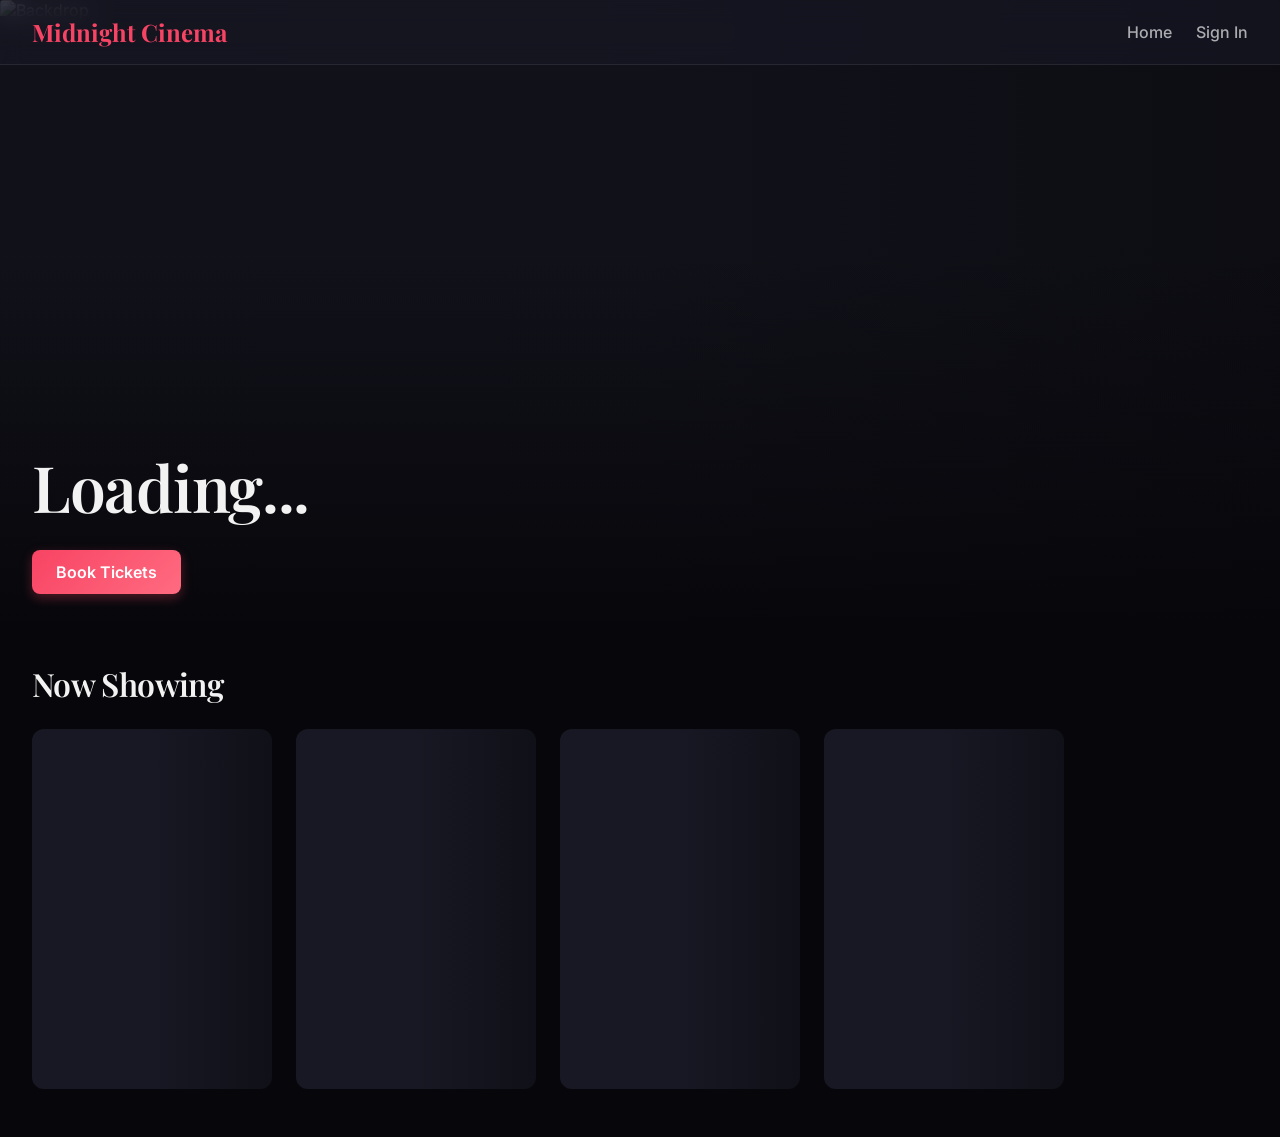
==== frontend/index.html @ c535aec4 "feat: implement exquisite cinematic frontend Adds frontend folder with HTML/CSS/JS, updates CORS to " ====
<!DOCTYPE html>
<html lang="en">
<head>
    <meta charset="UTF-8">
    <meta name="viewport" content="width=device-width, initial-scale=1.0">
    <title>Midnight Cinema | Exquisite Movie Experience</title>
    <link rel="stylesheet" href="css/base.css">
    <style>
        .hero { position: relative; height: 70vh; display: flex; align-items: flex-end; padding: var(--space-6) var(--space-4); overflow: hidden; }
        .hero-bg { position: absolute; top: 0; left: 0; width: 100%; height: 100%; object-fit: cover; z-index: -2; opacity: 0.6; animation: kenburns 20s infinite alternate linear; }
        @keyframes kenburns { 0% { transform: scale(1); } 100% { transform: scale(1.1); } }
        .hero-scrim { position: absolute; top: 0; left: 0; width: 100%; height: 100%; background: linear-gradient(to top, var(--bg-darkest) 0%, transparent 60%); z-index: -1; }
        .hero-content { max-width: 800px; }
        .hero-title { font-size: 4rem; margin-bottom: var(--space-2); line-height: 1.1; }
        .hero-meta { color: var(--text-secondary); margin-bottom: var(--space-3); font-size: 1.1rem; display: flex; gap: var(--space-2); }
        .movie-rail { padding: var(--space-4); }
        .movie-rail-title { margin-bottom: var(--space-3); font-size: 2rem; }
        .movie-grid { display: flex; gap: var(--space-3); overflow-x: auto; scroll-snap-type: x mandatory; padding-bottom: var(--space-2); scrollbar-width: none; }
        .movie-grid::-webkit-scrollbar { display: none; }
        .movie-card { min-width: 240px; scroll-snap-align: start; position: relative; border-radius: 12px; overflow: hidden; transition: transform var(--time-normal); cursor: pointer; }
        .movie-card:hover { transform: translateY(-8px); }
        .movie-poster { width: 100%; aspect-ratio: 2/3; object-fit: cover; border-radius: 12px; }
        .movie-info { position: absolute; bottom: 0; left: 0; width: 100%; padding: var(--space-2); background: linear-gradient(to top, rgba(0,0,0,0.9), transparent); opacity: 0; transition: opacity var(--time-fast); }
        .movie-card:hover .movie-info { opacity: 1; }
    </style>
</head>
<body>
    <nav>
        <div class="nav-brand">Midnight Cinema</div>
        <div class="nav-links">
            <a href="index.html">Home</a>
            <a href="bookings.html" id="my-bookings-link" style="display:none;">My Bookings</a>
            <a href="auth.html" id="auth-link">Sign In</a>
            <button id="logout-btn" style="display:none;" onclick="AuthService.logout()">Logout</button>
        </div>
    </nav>
    <main>
        <section class="hero" id="hero">
            <img class="hero-bg skeleton" id="hero-bg" src="" alt="Backdrop">
            <div class="hero-scrim"></div>
            <div class="hero-content">
                <h1 class="hero-title" id="hero-title">Loading...</h1>
                <div class="hero-meta" id="hero-meta"></div>
                <a href="#" class="btn-primary" id="hero-cta">Book Tickets</a>
            </div>
        </section>
        
        <section class="movie-rail">
            <h2 class="movie-rail-title">Now Showing</h2>
            <div class="movie-grid" id="movie-grid">
                <!-- Skeletons -->
                <div class="movie-card skeleton" style="height: 360px;"></div>
                <div class="movie-card skeleton" style="height: 360px;"></div>
                <div class="movie-card skeleton" style="height: 360px;"></div>
                <div class="movie-card skeleton" style="height: 360px;"></div>
            </div>
        </section>
    </main>

    <script type="module" src="js/ui.js"></script>
    <script type="module">
        import { fetchApi } from './js/api.js';
        import { AuthService } from './js/auth.js';

        async function init() {
            const user = AuthService.getCurrentUser();
            if(user) {
                document.getElementById('auth-link').style.display = 'none';
                document.getElementById('logout-btn').style.display = 'block';
                document.getElementById('my-bookings-link').style.display = 'block';
            }

            try {
                const movies = await fetchApi('/movies');
                const grid = document.getElementById('movie-grid');
                grid.innerHTML = '';
                
                movies.forEach((m, idx) => {
                    if (idx === 0) {
                        document.getElementById('hero-bg').src = m.posterUrl || 'https://via.placeholder.com/1200x800/181824/ffffff?text=Midnight+Cinema';
                        document.getElementById('hero-bg').classList.remove('skeleton');
                        document.getElementById('hero-title').textContent = m.title;
                        document.getElementById('hero-meta').innerHTML = `<span>${m.durationMinutes} min</span> &bull; <span>${m.genre}</span> &bull; <span>⭐ ${m.rating}/10</span>`;
                        document.getElementById('hero-cta').href = `shows.html?movieId=${m.id}`;
                    }

                    const card = document.createElement('div');
                    card.className = 'movie-card';
                    card.onclick = () => window.location.href = `shows.html?movieId=${m.id}`;
                    card.innerHTML = `
                        <img class="movie-poster" src="${m.posterUrl || 'https://via.placeholder.com/400x600'}" alt="${m.title}">
                        <div class="movie-info">
                            <h3>${m.title}</h3>
                            <p>${m.genre}</p>
                        </div>
                    `;
                    grid.appendChild(card);
                });
            } catch (err) {
                console.error(err);
            }
        }
        init();
    </script>
</body>
</html>
---- frontend/css/base.css ----
@import url('https://fonts.googleapis.com/css2?family=Inter:wght@400;500;600;700&family=Playfair+Display:ital,wght@0,600;0,700;1,600&display=swap');
@import 'tokens.css';

* { box-sizing: border-box; margin: 0; padding: 0; }
body {
  background-color: var(--bg-darkest);
  color: var(--text-primary);
  font-family: var(--font-ui);
  -webkit-font-smoothing: antialiased;
  min-height: 100vh;
  overflow-x: hidden;
}

h1, h2, h3 { font-family: var(--font-display); font-weight: 600; letter-spacing: -0.02em; }
a { color: inherit; text-decoration: none; }
button { font-family: inherit; cursor: pointer; border: none; background: none; }

/* Navbar */
nav {
  position: fixed; top: 0; width: 100%; z-index: 100;
  background: var(--bg-glass); backdrop-filter: blur(12px); -webkit-backdrop-filter: blur(12px);
  border-bottom: 1px solid var(--border-glass);
  padding: var(--space-2) var(--space-4);
  display: flex; justify-content: space-between; align-items: center;
  transition: padding var(--time-normal) var(--ease-smooth);
}
nav.scrolled { padding: var(--space-1) var(--space-4); }

.nav-brand {
  font-family: var(--font-display); font-size: 1.5rem; color: var(--accent-red); font-weight: 700;
}
.nav-links { display: flex; gap: var(--space-3); align-items: center; }
.nav-links a { color: var(--text-secondary); font-weight: 500; transition: color var(--time-fast); }
.nav-links a:hover { color: var(--text-primary); }

.btn-primary {
  background: linear-gradient(135deg, var(--accent-red), var(--accent-coral));
  color: white; padding: 0.75rem 1.5rem; border-radius: 8px; font-weight: 600;
  box-shadow: 0 4px 12px rgba(248, 68, 100, 0.3);
  transition: transform var(--time-fast), box-shadow var(--time-fast);
}
.btn-primary:hover { transform: translateY(-2px); box-shadow: 0 6px 16px rgba(248, 68, 100, 0.4); }
.btn-primary:active { transform: translateY(0); }

/* Shimmer */
.skeleton {
  background: linear-gradient(90deg, var(--bg-panel) 25%, var(--bg-dark) 50%, var(--bg-panel) 75%);
  background-size: 200% 100%;
  animation: shimmer 1.5s infinite;
  border-radius: 4px;
}
@keyframes shimmer { 0% { background-position: 200% 0; } 100% { background-position: -200% 0; } }
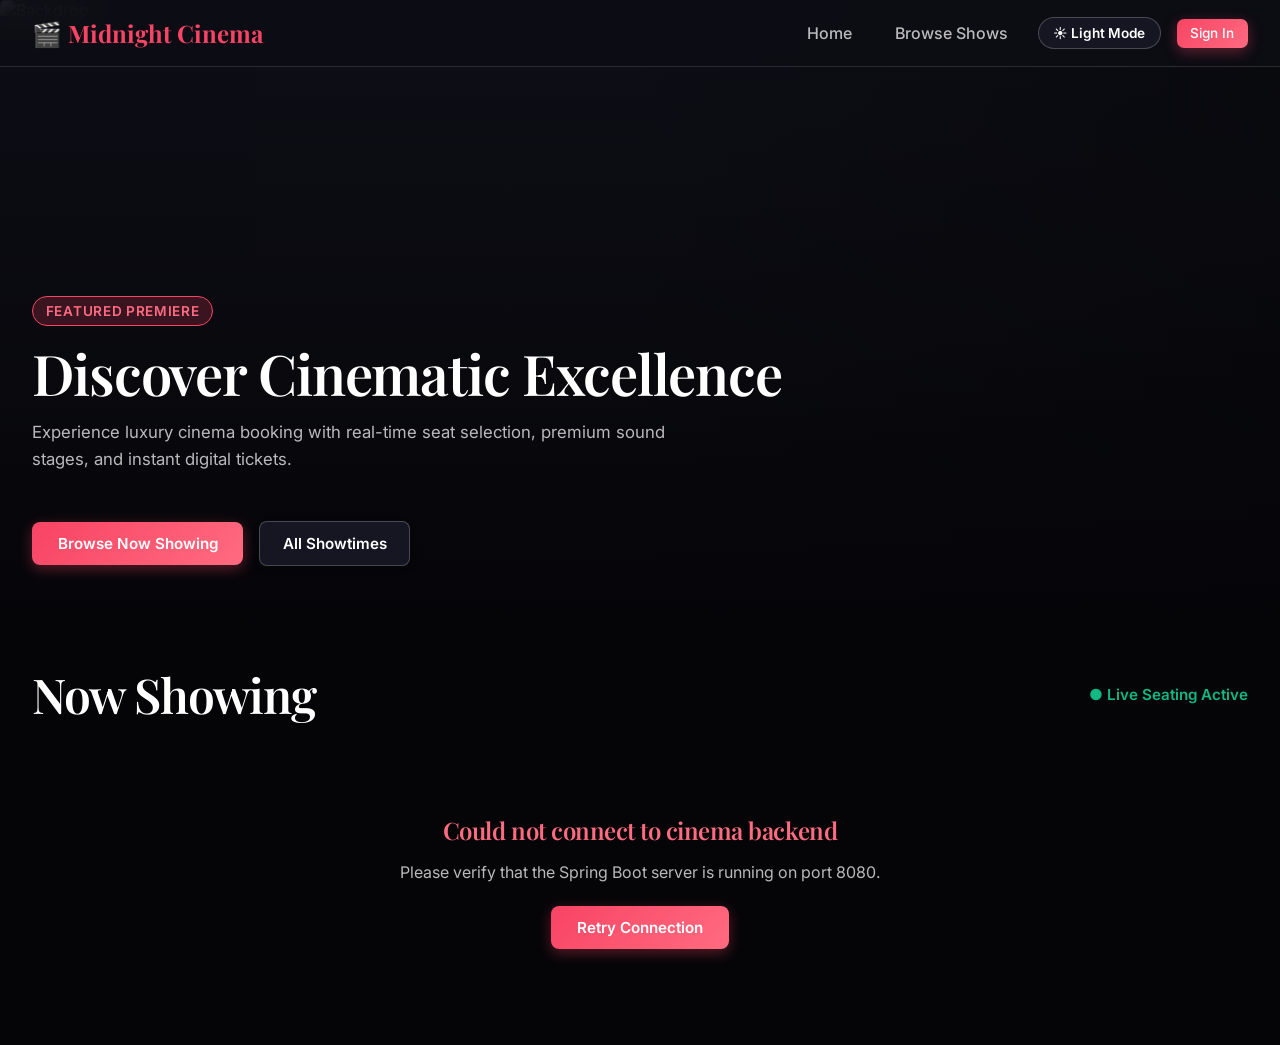
==== commit 062ecc4d: "feat: complete cinema booking system with dark/light mode, green seat highlight, cancellation remova" ====
--- a/frontend/index.html
+++ b/frontend/index.html
@@ -6,32 +6,57 @@
     <title>Midnight Cinema | Exquisite Movie Experience</title>
     <link rel="stylesheet" href="css/base.css">
     <style>
-        .hero { position: relative; height: 70vh; display: flex; align-items: flex-end; padding: var(--space-6) var(--space-4); overflow: hidden; }
-        .hero-bg { position: absolute; top: 0; left: 0; width: 100%; height: 100%; object-fit: cover; z-index: -2; opacity: 0.6; animation: kenburns 20s infinite alternate linear; }
+        .hero { position: relative; min-height: 70vh; display: flex; align-items: flex-end; padding: var(--space-6) var(--space-4); overflow: hidden; }
+        .hero-bg { position: absolute; top: 0; left: 0; width: 100%; height: 100%; object-fit: cover; z-index: -2; opacity: 0.55; animation: kenburns 25s infinite alternate linear; }
         @keyframes kenburns { 0% { transform: scale(1); } 100% { transform: scale(1.1); } }
-        .hero-scrim { position: absolute; top: 0; left: 0; width: 100%; height: 100%; background: linear-gradient(to top, var(--bg-darkest) 0%, transparent 60%); z-index: -1; }
-        .hero-content { max-width: 800px; }
-        .hero-title { font-size: 4rem; margin-bottom: var(--space-2); line-height: 1.1; }
-        .hero-meta { color: var(--text-secondary); margin-bottom: var(--space-3); font-size: 1.1rem; display: flex; gap: var(--space-2); }
-        .movie-rail { padding: var(--space-4); }
-        .movie-rail-title { margin-bottom: var(--space-3); font-size: 2rem; }
-        .movie-grid { display: flex; gap: var(--space-3); overflow-x: auto; scroll-snap-type: x mandatory; padding-bottom: var(--space-2); scrollbar-width: none; }
-        .movie-grid::-webkit-scrollbar { display: none; }
-        .movie-card { min-width: 240px; scroll-snap-align: start; position: relative; border-radius: 12px; overflow: hidden; transition: transform var(--time-normal); cursor: pointer; }
-        .movie-card:hover { transform: translateY(-8px); }
-        .movie-poster { width: 100%; aspect-ratio: 2/3; object-fit: cover; border-radius: 12px; }
-        .movie-info { position: absolute; bottom: 0; left: 0; width: 100%; padding: var(--space-2); background: linear-gradient(to top, rgba(0,0,0,0.9), transparent); opacity: 0; transition: opacity var(--time-fast); }
-        .movie-card:hover .movie-info { opacity: 1; }
+        .hero-scrim { position: absolute; top: 0; left: 0; width: 100%; height: 100%; background: linear-gradient(to top, var(--bg-darkest) 0%, rgba(7,7,11,0.5) 60%, transparent 100%); z-index: -1; }
+        .hero-content { max-width: 800px; padding-bottom: 1rem; }
+        .hero-badge { display: inline-block; padding: 0.35rem 0.8rem; background: rgba(248, 68, 100, 0.2); border: 1px solid var(--accent-red); color: var(--accent-coral); border-radius: 20px; font-size: 0.85rem; font-weight: 600; text-transform: uppercase; letter-spacing: 0.05em; margin-bottom: var(--space-2); }
+        .hero-title { font-size: 3.5rem; margin-bottom: var(--space-2); line-height: 1.1; }
+        .hero-desc { color: var(--text-secondary); font-size: 1.05rem; margin-bottom: var(--space-3); max-width: 650px; line-height: 1.6; }
+        .hero-meta { color: var(--text-secondary); margin-bottom: var(--space-3); font-size: 1.05rem; display: flex; gap: var(--space-2); align-items: center; flex-wrap: wrap; }
+        .hero-actions { display: flex; gap: 1rem; align-items: center; }
+        
+        .movie-rail { padding: var(--space-4); max-width: 1400px; margin: 0 auto; }
+        .movie-rail-title { margin-bottom: var(--space-3); font-size: 2rem; display: flex; justify-content: space-between; align-items: center; }
+        .movie-grid { display: grid; grid-template-columns: repeat(auto-fill, minmax(230px, 1fr)); gap: 1.75rem; }
+        .movie-card { 
+            position: relative; 
+            border-radius: 14px; 
+            overflow: hidden; 
+            transition: all var(--time-normal); 
+            cursor: pointer; 
+            background: var(--bg-panel); 
+            border: 1px solid var(--border-glass-strong); 
+            display: flex;
+            flex-direction: column;
+            text-decoration: none;
+            color: inherit;
+        }
+        .movie-card:hover { 
+            transform: translateY(-8px); 
+            box-shadow: 0 18px 36px rgba(0, 0, 0, 0.4); 
+            border-color: var(--accent-coral); 
+        }
+        .movie-poster-wrap { width: 100%; aspect-ratio: 2/3; overflow: hidden; background: var(--bg-darkest); position: relative; }
+        .movie-poster { width: 100%; height: 100%; object-fit: cover; transition: transform 0.4s ease; }
+        .movie-card:hover .movie-poster { transform: scale(1.06); }
+        .movie-card-body { padding: 1.1rem; display: flex; flex-direction: column; flex: 1; }
+        .movie-card-title { font-size: 1.2rem; margin-bottom: 0.4rem; white-space: nowrap; overflow: hidden; text-overflow: ellipsis; color: var(--text-primary); }
+        .movie-card-meta { display: flex; justify-content: space-between; align-items: center; color: var(--text-secondary); font-size: 0.85rem; margin-top: auto; }
+        .rating-badge { color: var(--accent-gold); font-weight: 700; display: flex; align-items: center; gap: 0.25rem; }
+        
+        .empty-state { text-align: center; padding: 4rem 2rem; color: var(--text-secondary); }
+        .empty-state h3 { font-size: 1.5rem; margin-bottom: 1rem; color: var(--text-primary); }
     </style>
 </head>
 <body>
     <nav>
-        <div class="nav-brand">Midnight Cinema</div>
+        <a href="index.html" class="nav-brand">🎬 Midnight Cinema</a>
         <div class="nav-links">
             <a href="index.html">Home</a>
-            <a href="bookings.html" id="my-bookings-link" style="display:none;">My Bookings</a>
-            <a href="auth.html" id="auth-link">Sign In</a>
-            <button id="logout-btn" style="display:none;" onclick="AuthService.logout()">Logout</button>
+            <a href="shows.html">Browse Shows</a>
+            <a href="auth.html" id="auth-link" class="btn-primary btn-sm">Sign In</a>
         </div>
     </nav>
     <main>
@@ -39,20 +64,27 @@
             <img class="hero-bg skeleton" id="hero-bg" src="" alt="Backdrop">
             <div class="hero-scrim"></div>
             <div class="hero-content">
-                <h1 class="hero-title" id="hero-title">Loading...</h1>
+                <span class="hero-badge" id="hero-badge">FEATURED PREMIERE</span>
+                <h1 class="hero-title" id="hero-title">Discover Cinematic Excellence</h1>
+                <p class="hero-desc" id="hero-desc">Experience luxury cinema booking with real-time seat selection, premium sound stages, and instant digital tickets.</p>
                 <div class="hero-meta" id="hero-meta"></div>
-                <a href="#" class="btn-primary" id="hero-cta">Book Tickets</a>
+                <div class="hero-actions">
+                    <a href="#movies" class="btn-primary" id="hero-cta">Browse Now Showing</a>
+                    <a href="shows.html" class="btn-secondary">All Showtimes</a>
+                </div>
             </div>
         </section>
         
-        <section class="movie-rail">
-            <h2 class="movie-rail-title">Now Showing</h2>
+        <section class="movie-rail" id="movies">
+            <div class="movie-rail-title">
+                <h2>Now Showing</h2>
+                <span style="font-size: 0.95rem; color: var(--accent-success); font-weight: 600;">● Live Seating Active</span>
+            </div>
             <div class="movie-grid" id="movie-grid">
                 <!-- Skeletons -->
-                <div class="movie-card skeleton" style="height: 360px;"></div>
-                <div class="movie-card skeleton" style="height: 360px;"></div>
-                <div class="movie-card skeleton" style="height: 360px;"></div>
-                <div class="movie-card skeleton" style="height: 360px;"></div>
+                <div class="movie-card skeleton" style="height: 380px;"></div>
+                <div class="movie-card skeleton" style="height: 380px;"></div>
+                <div class="movie-card skeleton" style="height: 380px;"></div>
             </div>
         </section>
     </main>
@@ -60,46 +92,86 @@
     <script type="module" src="js/ui.js"></script>
     <script type="module">
         import { fetchApi } from './js/api.js';
-        import { AuthService } from './js/auth.js';
+        import { initNav, showToast } from './js/ui.js';
 
         async function init() {
-            const user = AuthService.getCurrentUser();
-            if(user) {
-                document.getElementById('auth-link').style.display = 'none';
-                document.getElementById('logout-btn').style.display = 'block';
-                document.getElementById('my-bookings-link').style.display = 'block';
-            }
+            initNav();
 
             try {
                 const movies = await fetchApi('/movies');
                 const grid = document.getElementById('movie-grid');
                 grid.innerHTML = '';
+
+                if (!movies || movies.length === 0) {
+                    grid.innerHTML = `
+                        <div class="empty-state" style="grid-column: 1 / -1;">
+                            <h3>No Movies Currently Available</h3>
+                            <p>Movies will appear once scheduled in the database.</p>
+                        </div>
+                    `;
+                    return;
+                }
                 
-                movies.forEach((m, idx) => {
-                    if (idx === 0) {
-                        document.getElementById('hero-bg').src = m.posterUrl || 'https://via.placeholder.com/1200x800/181824/ffffff?text=Midnight+Cinema';
-                        document.getElementById('hero-bg').classList.remove('skeleton');
-                        document.getElementById('hero-title').textContent = m.title;
-                        document.getElementById('hero-meta').innerHTML = `<span>${m.durationMinutes} min</span> &bull; <span>${m.genre}</span> &bull; <span>⭐ ${m.rating}/10</span>`;
-                        document.getElementById('hero-cta').href = `shows.html?movieId=${m.id}`;
-                    }
+                // Set featured hero movie
+                const featured = movies[0];
+                const heroBg = document.getElementById('hero-bg');
+                heroBg.src = featured.posterUrl || 'https://images.unsplash.com/photo-1489599849927-2ee91cede3ba?w=1200';
+                heroBg.classList.remove('skeleton');
+                heroBg.onerror = () => {
+                    heroBg.src = 'https://images.unsplash.com/photo-1489599849927-2ee91cede3ba?w=1200';
+                };
+                
+                document.getElementById('hero-title').textContent = featured.title;
+                if (featured.description) {
+                    document.getElementById('hero-desc').textContent = featured.description;
+                }
+                document.getElementById('hero-meta').innerHTML = `
+                    <span>⏱ ${featured.durationMinutes || 120} min</span> &bull; 
+                    <span>🎬 ${featured.genre || 'Action'}</span> &bull; 
+                    <span>🗣️ ${featured.language || 'English'}</span> &bull; 
+                    <span class="rating-badge">★ ${featured.rating || '8.5'}/10</span>
+                `;
+                document.getElementById('hero-cta').href = `shows.html?movieId=${featured.id}`;
+                document.getElementById('hero-cta').textContent = 'Book ' + featured.title;
 
-                    const card = document.createElement('div');
+                movies.forEach((m) => {
+                    const card = document.createElement('a');
                     card.className = 'movie-card';
-                    card.onclick = () => window.location.href = `shows.html?movieId=${m.id}`;
+                    card.href = `shows.html?movieId=${m.id}`;
+                    
+                    const fallbackImg = `https://images.unsplash.com/photo-1489599849927-2ee91cede3ba?w=500`;
                     card.innerHTML = `
-                        <img class="movie-poster" src="${m.posterUrl || 'https://via.placeholder.com/400x600'}" alt="${m.title}">
-                        <div class="movie-info">
-                            <h3>${m.title}</h3>
-                            <p>${m.genre}</p>
+                        <div class="movie-poster-wrap">
+                            <img class="movie-poster" src="${m.posterUrl || fallbackImg}" alt="${escapeHtml(m.title)}" onerror="this.src='${fallbackImg}'">
+                        </div>
+                        <div class="movie-card-body">
+                            <h3 class="movie-card-title">${escapeHtml(m.title)}</h3>
+                            <div class="movie-card-meta">
+                                <span>${escapeHtml(m.genre || 'Cinema')}</span>
+                                <span class="rating-badge">★ ${m.rating || '8.0'}</span>
+                            </div>
                         </div>
                     `;
                     grid.appendChild(card);
                 });
             } catch (err) {
-                console.error(err);
+                console.error('Failed to load movies:', err);
+                const grid = document.getElementById('movie-grid');
+                grid.innerHTML = `
+                    <div class="empty-state" style="grid-column: 1 / -1;">
+                        <h3 style="color: var(--accent-coral);">Could not connect to cinema backend</h3>
+                        <p style="margin-bottom: 1.5rem;">Please verify that the Spring Boot server is running on port 8080.</p>
+                        <button class="btn-primary" onclick="window.location.reload()">Retry Connection</button>
+                    </div>
+                `;
             }
         }
+
+        function escapeHtml(str) {
+            if (!str) return '';
+            return String(str).replace(/&/g, '&amp;').replace(/</g, '&lt;').replace(/>/g, '&gt;').replace(/"/g, '&quot;');
+        }
+
         init();
     </script>
 </body>
--- a/frontend/css/base.css
+++ b/frontend/css/base.css
@@ -9,6 +9,7 @@
   -webkit-font-smoothing: antialiased;
   min-height: 100vh;
   overflow-x: hidden;
+  transition: background-color var(--time-normal) ease, color var(--time-normal) ease;
 }
 
 h1, h2, h3 { font-family: var(--font-display); font-weight: 600; letter-spacing: -0.02em; }
@@ -18,35 +19,272 @@
 /* Navbar */
 nav {
   position: fixed; top: 0; width: 100%; z-index: 100;
-  background: var(--bg-glass); backdrop-filter: blur(12px); -webkit-backdrop-filter: blur(12px);
+  background: var(--bg-glass); backdrop-filter: blur(14px); -webkit-backdrop-filter: blur(14px);
   border-bottom: 1px solid var(--border-glass);
   padding: var(--space-2) var(--space-4);
   display: flex; justify-content: space-between; align-items: center;
-  transition: padding var(--time-normal) var(--ease-smooth);
+  transition: padding var(--time-normal) var(--ease-smooth), background-color var(--time-normal) ease;
 }
 nav.scrolled { padding: var(--space-1) var(--space-4); }
 
 .nav-brand {
   font-family: var(--font-display); font-size: 1.5rem; color: var(--accent-red); font-weight: 700;
-}
-.nav-links { display: flex; gap: var(--space-3); align-items: center; }
-.nav-links a { color: var(--text-secondary); font-weight: 500; transition: color var(--time-fast); }
-.nav-links a:hover { color: var(--text-primary); }
+  display: flex; align-items: center; gap: 0.5rem;
+}
+.nav-brand:hover { opacity: 0.95; }
+.nav-links { display: flex; gap: var(--space-2); align-items: center; }
+.nav-links a { 
+  color: var(--text-secondary); 
+  font-weight: 500; 
+  padding: 0.45rem 0.85rem;
+  border-radius: 8px;
+  transition: color var(--time-fast), background var(--time-fast); 
+}
+.nav-links a:hover { color: var(--text-primary); background: rgba(128, 128, 128, 0.08); }
+
+/* Unified Buttons */
+.btn-primary, .btn-secondary, .btn-success, .cancel-btn {
+  display: inline-flex;
+  align-items: center;
+  justify-content: center;
+  gap: 0.5rem;
+  font-size: 0.95rem;
+  font-weight: 600;
+  border-radius: 8px;
+  cursor: pointer;
+  transition: all var(--time-fast) ease;
+  text-decoration: none;
+}
 
 .btn-primary {
   background: linear-gradient(135deg, var(--accent-red), var(--accent-coral));
-  color: white; padding: 0.75rem 1.5rem; border-radius: 8px; font-weight: 600;
+  color: #FFFFFF !important;
+  padding: 0.75rem 1.6rem;
+  border: none;
+  box-shadow: 0 4px 14px rgba(248, 68, 100, 0.35);
+}
+.btn-primary:hover:not(:disabled) {
+  transform: translateY(-2px);
+  box-shadow: 0 6px 20px rgba(248, 68, 100, 0.5);
+  filter: brightness(1.05);
+}
+.btn-primary:active:not(:disabled) { transform: translateY(0); }
+
+.btn-secondary {
+  background: var(--bg-panel);
+  color: var(--text-primary) !important;
+  border: 1px solid var(--border-glass-strong);
+  padding: 0.75rem 1.4rem;
+  box-shadow: 0 2px 8px rgba(0, 0, 0, 0.08);
+}
+.btn-secondary:hover:not(:disabled) {
+  background: var(--bg-panel-elevated);
+  border-color: var(--accent-coral);
+  transform: translateY(-2px);
+}
+.btn-secondary:active:not(:disabled) { transform: translateY(0); }
+
+.btn-success {
+  background: linear-gradient(135deg, var(--accent-success), #059669);
+  color: #FFFFFF !important;
+  padding: 0.75rem 1.6rem;
+  border: none;
+  box-shadow: 0 4px 16px var(--accent-success-glow);
+}
+.btn-success:hover:not(:disabled) {
+  transform: translateY(-2px);
+  box-shadow: 0 6px 22px rgba(16, 185, 129, 0.6);
+  filter: brightness(1.08);
+}
+
+.cancel-btn {
+  background: rgba(248, 68, 100, 0.08);
+  border: 1px solid rgba(248, 68, 100, 0.4);
+  color: var(--accent-red);
+  padding: 0.5rem 1rem;
+  font-size: 0.85rem;
+  border-radius: 7px;
+}
+.cancel-btn:hover:not(:disabled) {
+  background: var(--accent-red);
+  color: #FFFFFF;
+  border-color: var(--accent-red);
+  transform: translateY(-1px);
   box-shadow: 0 4px 12px rgba(248, 68, 100, 0.3);
-  transition: transform var(--time-fast), box-shadow var(--time-fast);
-}
-.btn-primary:hover { transform: translateY(-2px); box-shadow: 0 6px 16px rgba(248, 68, 100, 0.4); }
-.btn-primary:active { transform: translateY(0); }
-
-/* Shimmer */
+}
+
+.btn-sm {
+  padding: 0.4rem 0.85rem !important;
+  font-size: 0.85rem !important;
+  border-radius: 7px !important;
+}
+
+/* Theme Toggle Button */
+.btn-theme-toggle {
+  background: var(--bg-panel);
+  border: 1px solid var(--border-glass-strong);
+  color: var(--text-primary);
+  padding: 0.45rem 0.9rem;
+  border-radius: 20px;
+  font-size: 0.85rem;
+  font-weight: 600;
+  display: inline-flex;
+  align-items: center;
+  gap: 0.4rem;
+  cursor: pointer;
+  transition: all var(--time-fast);
+}
+.btn-theme-toggle:hover {
+  background: var(--bg-panel-elevated);
+  border-color: var(--accent-gold);
+  transform: scale(1.03);
+}
+
+.user-tag {
+  display: flex;
+  align-items: center;
+  gap: 0.5rem;
+  color: var(--text-secondary);
+  font-size: 0.85rem;
+  background: var(--bg-panel);
+  padding: 0.35rem 0.85rem;
+  border-radius: 20px;
+  border: 1px solid var(--border-glass);
+}
+.user-tag strong {
+  color: var(--text-primary);
+}
+
+/* Shimmer Loading */
 .skeleton {
   background: linear-gradient(90deg, var(--bg-panel) 25%, var(--bg-dark) 50%, var(--bg-panel) 75%);
   background-size: 200% 100%;
   animation: shimmer 1.5s infinite;
-  border-radius: 4px;
+  border-radius: 6px;
 }
 @keyframes shimmer { 0% { background-position: 200% 0; } 100% { background-position: -200% 0; } }
+
+/* Green Highlight Modal Popup */
+.popup-overlay {
+  position: fixed; inset: 0;
+  background: rgba(0, 0, 0, 0.72);
+  backdrop-filter: blur(8px);
+  -webkit-backdrop-filter: blur(8px);
+  display: flex; align-items: center; justify-content: center;
+  z-index: 10000;
+  animation: fadeIn 0.25s ease;
+  padding: 1rem;
+}
+.popup-card {
+  background: var(--bg-panel);
+  border: 1px solid var(--border-glass);
+  border-radius: 20px;
+  padding: 2.25rem 2.5rem;
+  text-align: center;
+  max-width: 420px;
+  width: 100%;
+  box-shadow: 0 25px 60px rgba(0, 0, 0, 0.5);
+  animation: slideUpScale 0.3s cubic-bezier(0.16, 1, 0.3, 1);
+}
+.popup-card.success {
+  border: 2px solid var(--accent-success);
+  box-shadow: 0 0 50px var(--accent-success-glow), 0 25px 60px rgba(0, 0, 0, 0.5);
+}
+.popup-icon-wrap {
+  position: relative;
+  width: 80px;
+  height: 80px;
+  margin: 0 auto 1.25rem;
+}
+.popup-icon-pulse {
+  position: absolute;
+  inset: -6px;
+  border-radius: 50%;
+  background: var(--accent-success-glow);
+  animation: pulseGreen 1.8s infinite;
+}
+.popup-icon {
+  position: relative;
+  width: 80px;
+  height: 80px;
+  border-radius: 50%;
+  background: linear-gradient(135deg, var(--accent-success), #059669);
+  color: #FFFFFF;
+  font-size: 2.5rem;
+  display: flex;
+  align-items: center;
+  justify-content: center;
+  box-shadow: 0 8px 24px var(--accent-success-glow);
+}
+.popup-card h3 {
+  font-size: 1.6rem;
+  color: var(--text-primary);
+  margin-bottom: 0.5rem;
+}
+.popup-card .green-badge {
+  display: inline-block;
+  background: rgba(16, 185, 129, 0.15);
+  color: var(--accent-success);
+  border: 1px solid rgba(16, 185, 129, 0.35);
+  padding: 0.35rem 0.9rem;
+  border-radius: 20px;
+  font-size: 0.85rem;
+  font-weight: 700;
+  margin-bottom: 1rem;
+}
+.popup-card p {
+  color: var(--text-secondary);
+  font-size: 0.95rem;
+  line-height: 1.5;
+  margin-bottom: 1.75rem;
+}
+@keyframes pulseGreen {
+  0% { transform: scale(0.95); opacity: 0.8; }
+  50% { transform: scale(1.15); opacity: 0.3; }
+  100% { transform: scale(0.95); opacity: 0.8; }
+}
+@keyframes slideUpScale {
+  from { opacity: 0; transform: translateY(30px) scale(0.92); }
+  to { opacity: 1; transform: translateY(0) scale(1); }
+}
+@keyframes fadeIn { from { opacity: 0; } to { opacity: 1; } }
+
+button:disabled { opacity: 0.45; cursor: not-allowed !important; transform: none !important; }
+
+/* Toast Notifications */
+#toast-container {
+  position: fixed;
+  bottom: 2rem;
+  right: 2rem;
+  display: flex;
+  flex-direction: column;
+  gap: 0.75rem;
+  z-index: 9999;
+}
+.toast {
+  padding: 0.85rem 1.25rem;
+  border-radius: 8px;
+  background: var(--bg-panel);
+  border: 1px solid var(--border-glass-strong);
+  color: var(--text-primary);
+  box-shadow: 0 10px 30px rgba(0, 0, 0, 0.4);
+  animation: slideUp 0.3s cubic-bezier(0.16, 1, 0.3, 1);
+  display: flex;
+  align-items: center;
+  gap: 0.75rem;
+  font-size: 0.95rem;
+}
+.toast.error {
+  border-left: 4px solid var(--accent-red);
+}
+.toast.success {
+  border-left: 4px solid var(--accent-success);
+  background: var(--bg-panel);
+}
+.toast.info {
+  border-left: 4px solid var(--accent-gold);
+}
+@keyframes slideUp {
+  from { opacity: 0; transform: translateY(20px); }
+  to { opacity: 1; transform: translateY(0); }
+}
